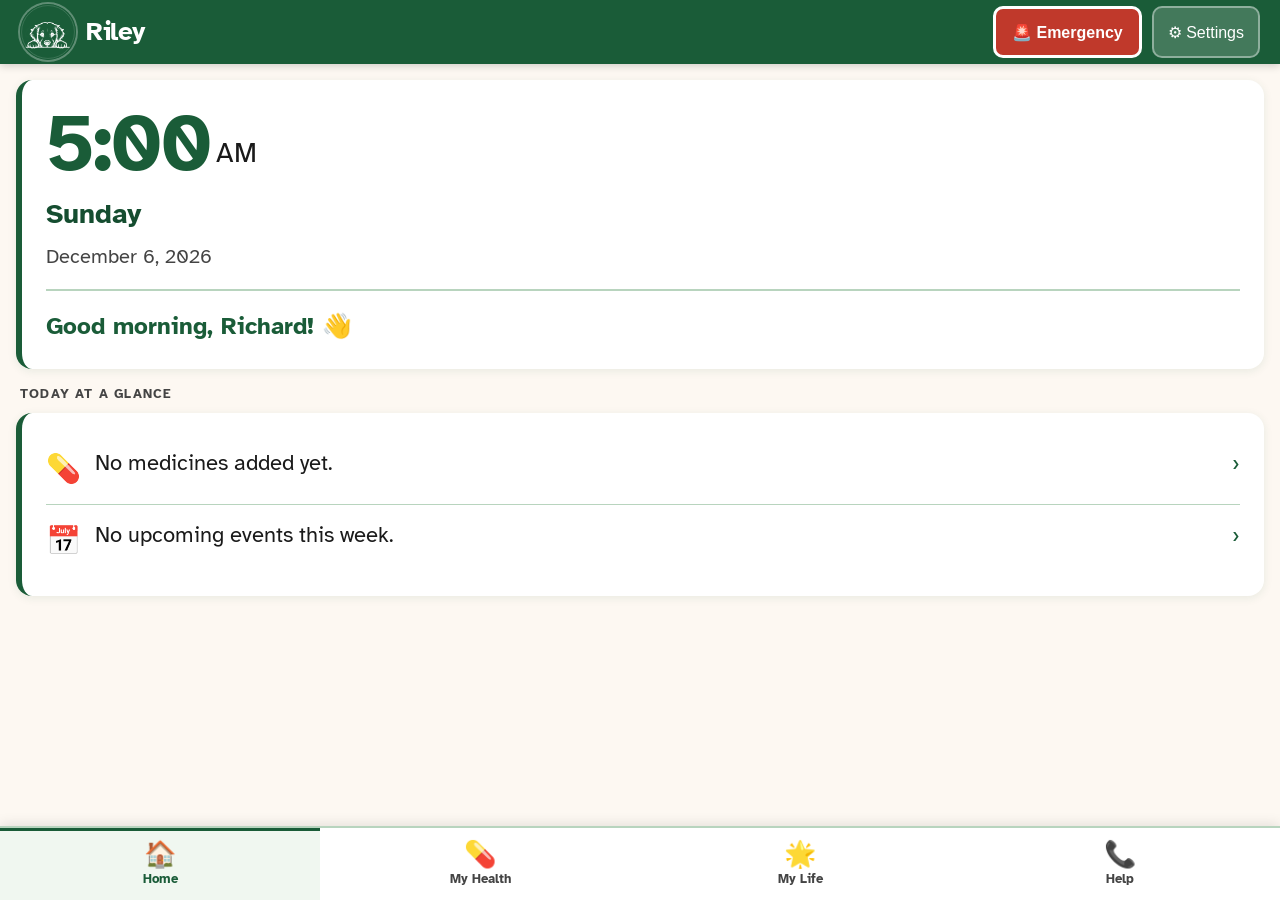
==== index.html @ ea5647cf "design: white dog on green badge — high contrast, stands out Changed from gold to white line art on " ====
<!DOCTYPE html>
<html lang="en" data-theme="light" data-fontsize="medium">
<head>
  <meta charset="UTF-8">
  <meta name="viewport" content="width=device-width, initial-scale=1.0">
  <title>Riley — Your Daily Life Hub</title>
  <meta name="description" content="Riley — Personal daily life hub for people living with neurological illness">
  <link rel="icon" href="images/riley-icon.svg" type="image/svg+xml">
  <link rel="preconnect" href="https://fonts.googleapis.com">
  <link rel="preconnect" href="https://fonts.gstatic.com" crossorigin>
  <link href="https://fonts.googleapis.com/css2?family=Atkinson+Hyperlegible:wght@400;700&display=swap" rel="stylesheet">
  <link rel="stylesheet" href="css/main.css">
  <link rel="stylesheet" href="css/modules.css">
</head>
<body>
  <a href="#main-content" class="skip-link">Skip to main content</a>

  <!-- ── TOP BAR ─────────────────────────────────────── -->
  <header role="banner" class="topbar">
    <a href="#home" class="topbar-title" style="text-decoration:none;color:white;display:flex;align-items:center;gap:10px">
      <img src="images/riley-icon.svg" alt="" aria-hidden="true" style="height:56px;width:56px;border-radius:50%;flex-shrink:0;box-shadow:0 0 0 2px rgba(255,255,255,0.3)">
      <span style="font-size:26px;font-weight:800;letter-spacing:-0.5px">Riley</span>
    </a>
    <nav class="topbar-right" aria-label="Quick actions">
      <button class="btn-ice" id="btn-ice" aria-label="Open Emergency Contacts">🚨 Emergency</button>
      <button class="btn-settings" id="btn-settings" aria-label="Open Settings">⚙ Settings</button>
    </nav>
  </header>

  <!-- ── BREADCRUMB ──────────────────────────────────── -->
  <nav id="breadcrumb" class="breadcrumb" aria-label="You are here"></nav>

  <!-- ── MAIN CONTENT ───────────────────────────────── -->
  <main id="main-content">

    <!-- ════ ONBOARDING ════════════════════════════════ -->
    <section id="onboarding">
      <div class="card" style="margin:32px 16px;max-width:560px">
        <div id="onboarding-step-1">
          <h2 style="font-size:var(--font-lg);color:var(--primary);margin-bottom:12px;line-height:1.2">Welcome to Riley</h2>
          <p style="color:var(--text-muted);margin-bottom:8px;font-size:var(--font-base);line-height:var(--line-height)">
            Let's set this up together with someone you trust.
          </p>
          <p style="color:var(--text-muted);margin-bottom:28px;font-size:var(--font-base);line-height:var(--line-height)">
            First — what is your name?
          </p>
          <label for="ob-name">Your first name</label>
          <input id="ob-name" type="text" placeholder="e.g. Richard" autocomplete="given-name" style="font-size:24px">
          <label for="ob-diagnosis">Your condition (optional)</label>
          <input id="ob-diagnosis" type="text" placeholder="e.g. Parkinson's disease">
          <button class="btn btn-primary btn-full" id="ob-next-1">Next →</button>
        </div>
        <div id="onboarding-step-2" style="display:none">
          <h2 style="font-size:var(--font-lg);color:var(--primary);margin-bottom:12px;line-height:1.2">Which parts of Riley do you want to use?</h2>
          <p style="color:var(--text-muted);margin-bottom:20px;font-size:var(--font-base);line-height:var(--line-height)">You can change this anytime in Settings.</p>
          <div id="ob-module-list" style="display:grid;grid-template-columns:1fr 1fr;gap:12px;margin-bottom:24px"></div>
          <button class="btn btn-primary btn-full" id="ob-next-2">Next →</button>
        </div>
        <div id="onboarding-step-3" style="display:none">
          <h2 style="font-size:var(--font-lg);color:var(--primary);margin-bottom:12px;line-height:1.2">Set a PIN for your passwords</h2>
          <p style="color:var(--text-muted);margin-bottom:24px;font-size:var(--font-base);line-height:var(--line-height)">
            This keeps your saved passwords private. Use 4 numbers.
          </p>
          <label for="ob-pin">Your 4-digit PIN</label>
          <input id="ob-pin" type="password" maxlength="4" inputmode="numeric" placeholder="••••" style="font-size:28px;letter-spacing:8px">
          <button class="btn btn-primary btn-full" id="ob-finish">Start Using Riley</button>
          <button class="btn btn-ghost btn-full" id="ob-skip-pin" style="margin-top:12px">Skip — I will not use Passwords</button>
        </div>
      </div>
    </section>

    <!-- ════ HOME ══════════════════════════════════════ -->
    <section id="home">
      <!-- Clock block -->
      <div class="clock-block">
        <div>
          <span id="clock-time" class="clock-time">--:--</span><span id="clock-ampm" class="clock-ampm">--</span>
        </div>
        <div id="clock-day"  class="clock-day"></div>
        <div id="clock-date" class="clock-date"></div>
        <div id="home-greeting" class="clock-greeting"></div>
      </div>

      <!-- Today at a glance -->
      <div class="section-label">Today at a Glance</div>
      <div class="glance-card" id="home-glance" aria-live="polite"></div>
    </section>

    <!-- ════ MY HEALTH HUB ═════════════════════════════ -->
    <section id="my-health">
      <button class="btn-back" onclick="location.hash='#home'" aria-label="Back to Home">Back</button>
      <h1 class="module-heading">My Health</h1>
      <nav id="hub-health-grid" class="hub-grid" aria-label="Health modules"></nav>
    </section>

    <!-- ════ MY LIFE HUB ═══════════════════════════════ -->
    <section id="my-life">
      <button class="btn-back" onclick="location.hash='#home'" aria-label="Back to Home">Back</button>
      <h1 class="module-heading">My Life</h1>
      <nav id="hub-life-grid" class="hub-grid" aria-label="Life modules"></nav>
    </section>

    <!-- ════ HELP HUB ══════════════════════════════════ -->
    <section id="help-hub">
      <button class="btn-back" onclick="location.hash='#home'" aria-label="Back to Home">Back</button>
      <h1 class="module-heading">Help &amp; Support</h1>
      <nav id="hub-help-grid" class="hub-grid" aria-label="Help modules" style="margin-bottom:8px"></nav>
      <div id="hub-help-lines" style="padding:0 16px 16px"></div>
    </section>

    <!-- ════ CALENDAR ══════════════════════════════════ -->
    <section id="calendar">
      <button class="btn-back" onclick="history.back()" aria-label="Go back">Back</button>
      <h1 class="module-heading">📅 My Schedule</h1>
      <div style="display:flex;gap:12px;padding:0 16px 14px;flex-wrap:wrap">
        <button class="btn btn-primary" id="cal-tab-month">Monthly View</button>
        <button class="btn btn-ghost"   id="cal-tab-week">This Week</button>
        <button class="btn btn-primary" id="cal-add-btn" style="margin-left:auto">+ Add Event</button>
      </div>
      <div id="cal-body"></div>
      <dialog id="cal-modal" aria-modal="true" aria-label="Event details">
        <div class="dialog-body">
          <h2 id="cal-modal-title">Add Event</h2>
          <input type="hidden" id="cal-event-id">
          <label for="cal-title">What is the event? *</label>
          <input id="cal-title" type="text" placeholder="e.g. Doctor visit" autocapitalize="words">
          <label for="cal-date">Date *</label>
          <input id="cal-date" type="date">
          <label for="cal-time">Time</label>
          <input id="cal-time" type="time">
          <label for="cal-type">Type of event</label>
          <select id="cal-type" style="margin-bottom:20px">
            <option>Medical Appointment</option>
            <option>Social Visit</option>
            <option>Visitor Coming</option>
            <option>Home Care Visit</option>
            <option>Personal Reminder</option>
          </select>
          <label for="cal-location">Where? (optional)</label>
          <input id="cal-location" type="text" placeholder="e.g. Movement Disorder Clinic">
          <label for="cal-notes">Notes</label>
          <textarea id="cal-notes" rows="3" placeholder="Any extra details..."></textarea>
          <div class="dialog-actions">
            <button class="btn btn-primary" id="cal-save-btn">Save Event</button>
            <button class="btn btn-ghost"   id="cal-cancel-btn">Cancel</button>
            <button class="btn btn-danger"  id="cal-delete-btn" style="display:none">Delete</button>
          </div>
        </div>
      </dialog>
    </section>

    <!-- ════ MEDICATIONS ═══════════════════════════════ -->
    <section id="medications">
      <button class="btn-back" onclick="history.back()" aria-label="Go back">Back</button>
      <h1 class="module-heading">💊 My Medicines</h1>
      <div style="display:flex;gap:12px;padding:0 16px 18px;flex-wrap:wrap">
        <button class="btn btn-primary" id="med-tab-today">Today's Medicines</button>
        <button class="btn btn-ghost"   id="med-tab-list">My Medicines List</button>
        <button class="btn btn-ghost"   id="med-tab-log">History</button>
      </div>
      <div id="med-view-today"></div>
      <div id="med-view-list" style="display:none">
        <div style="padding:0 16px 14px"><button class="btn btn-primary" id="med-add-btn">+ Add a Medicine</button></div>
        <div id="med-prescription-list"></div>
      </div>
      <div id="med-view-log" style="display:none"><div id="med-log-view"></div></div>
      <dialog id="med-modal" aria-modal="true" aria-label="Medicine details">
        <div class="dialog-body">
          <h2 id="med-modal-title">Add a Medicine</h2>
          <input type="hidden" id="med-id">
          <label for="med-brand">Medicine name *</label>
          <input id="med-brand" type="text" placeholder="e.g. Levodopa" autocapitalize="words">
          <label for="med-generic">Generic name</label>
          <input id="med-generic" type="text">
          <label for="med-dosage">Dosage</label>
          <input id="med-dosage" type="text" placeholder="e.g. 100mg">
          <label for="med-form">Form</label>
          <select id="med-form" style="margin-bottom:20px">
            <option>Tablet</option><option>Capsule</option><option>Liquid</option><option>Patch</option><option>Other</option>
          </select>
          <label for="med-instructions">How to take it</label>
          <input id="med-instructions" type="text" placeholder="e.g. Take with food">
          <label for="med-desc">What does it look like?</label>
          <input id="med-desc" type="text" placeholder="e.g. Small round white tablet">
          <fieldset style="border:2px solid var(--border);border-radius:12px;padding:20px;margin-bottom:20px">
            <legend style="font-weight:700;padding:0 8px;font-size:var(--font-base)">When to take it</legend>
            <div id="med-schedule-fields"></div>
            <button type="button" class="btn btn-ghost btn-full" id="med-add-slot" style="margin-top:10px">+ Add another time</button>
          </fieldset>
          <div class="dialog-actions">
            <button class="btn btn-primary" id="med-save-btn">Save Medicine</button>
            <button class="btn btn-ghost"   id="med-cancel-btn">Cancel</button>
            <button class="btn btn-danger"  id="med-delete-btn" style="display:none">Remove Medicine</button>
          </div>
        </div>
      </dialog>
    </section>

    <!-- ════ ICE / EMERGENCY CONTACTS ═════════════════ -->
    <section id="ice-contacts">
      <button class="btn-back" onclick="history.back()" aria-label="Go back">Back</button>
      <h1 class="module-heading">🚨 Emergency Contacts</h1>
      <div style="padding:0 16px 14px">
        <button class="btn btn-primary" id="ice-add-btn">+ Add a Contact</button>
      </div>
      <div id="ice-list"></div>
      <dialog id="ice-modal" aria-modal="true" aria-label="Contact details">
        <div class="dialog-body">
          <h2 id="ice-modal-title">Add Contact</h2>
          <input type="hidden" id="ice-id">
          <label for="ice-name">Full name *</label>
          <input id="ice-name" type="text" autocapitalize="words">
          <label for="ice-role">Who are they to you?</label>
          <input id="ice-role" type="text" placeholder="e.g. Daughter, Neurologist">
          <label for="ice-phone">Phone number</label>
          <input id="ice-phone" type="tel">
          <label for="ice-email">Email address</label>
          <input id="ice-email" type="email">
          <label for="ice-notes">Notes</label>
          <textarea id="ice-notes" rows="3" placeholder="Any useful information..."></textarea>
          <label style="display:flex;align-items:center;gap:12px;margin-bottom:20px;font-weight:normal;cursor:pointer;font-size:var(--font-base)">
            <input type="checkbox" id="ice-is-ice" style="width:28px;height:28px;accent-color:var(--primary);margin-bottom:0;flex-shrink:0">
            This is an emergency contact
          </label>
          <label style="display:flex;align-items:center;gap:12px;margin-bottom:24px;font-weight:normal;cursor:pointer;font-size:var(--font-base)">
            <input type="checkbox" id="ice-is-monitor" style="width:28px;height:28px;accent-color:var(--primary);margin-bottom:0;flex-shrink:0">
            Notify if I miss a medicine
          </label>
          <div class="dialog-actions">
            <button class="btn btn-primary" id="ice-save-btn">Save Contact</button>
            <button class="btn btn-ghost"   id="ice-cancel-btn">Cancel</button>
            <button class="btn btn-danger"  id="ice-delete-btn" style="display:none">Delete Contact</button>
          </div>
        </div>
      </dialog>
    </section>

    <!-- ════ FOOD & GROCERY ════════════════════════════ -->
    <section id="food">
      <button class="btn-back" onclick="history.back()" aria-label="Go back">Back</button>
      <h1 class="module-heading">🛒 Food &amp; Shopping</h1>
      <div style="display:flex;gap:12px;padding:0 16px 14px;flex-wrap:wrap">
        <button class="btn btn-primary" id="food-tab-pantry">My Pantry</button>
        <button class="btn btn-ghost"   id="food-tab-list">Shopping List</button>
        <button class="btn btn-ghost"   id="food-tab-links">Helpful Links</button>
      </div>
      <div id="food-view-pantry">
        <div style="padding:0 16px 14px"><button class="btn btn-primary" id="food-add-item-btn">+ Add to Pantry</button></div>
        <div id="food-pantry-list"></div>
      </div>
      <div id="food-view-list" style="display:none">
        <div style="padding:0 16px 14px"><button class="btn btn-primary" id="food-add-shop-btn">+ Add to List</button></div>
        <div id="food-shop-list"></div>
      </div>
      <div id="food-view-links" style="display:none"><div id="food-links-list"></div></div>
      <dialog id="food-modal" aria-modal="true" aria-label="Pantry item">
        <div class="dialog-body">
          <h2 id="food-modal-title">Add to Pantry</h2>
          <input type="hidden" id="food-item-id">
          <label for="food-item-name">Item name *</label>
          <input id="food-item-name" type="text" placeholder="e.g. Olive Oil" autocapitalize="words">
          <label for="food-item-category">Category</label>
          <select id="food-item-category" style="margin-bottom:20px">
            <option>Fruits &amp; Vegetables</option><option>Proteins</option><option>Grains &amp; Bread</option>
            <option>Dairy</option><option>Beverages</option><option>Household</option><option>Other</option>
          </select>
          <label for="food-item-qty">Amount</label>
          <input id="food-item-qty" type="text" placeholder="e.g. 2 cans">
          <label style="display:flex;align-items:center;gap:12px;margin-bottom:24px;font-weight:normal;cursor:pointer;font-size:var(--font-base)">
            <input type="checkbox" id="food-item-low" style="width:28px;height:28px;accent-color:var(--primary);margin-bottom:0;flex-shrink:0">
            Running low — I need more
          </label>
          <div class="dialog-actions">
            <button class="btn btn-primary" id="food-save-btn">Save</button>
            <button class="btn btn-ghost"   id="food-cancel-btn">Cancel</button>
            <button class="btn btn-danger"  id="food-delete-btn" style="display:none">Remove</button>
          </div>
        </div>
      </dialog>
      <dialog id="food-shop-modal" aria-modal="true" aria-label="Shopping list item">
        <div class="dialog-body">
          <h2 id="food-shop-modal-title">Add to Shopping List</h2>
          <input type="hidden" id="food-shop-id">
          <label for="food-shop-name">What do you need? *</label>
          <input id="food-shop-name" type="text" placeholder="e.g. Bananas" autocapitalize="words">
          <label for="food-shop-qty">How much?</label>
          <input id="food-shop-qty" type="text" placeholder="e.g. 1 bunch">
          <div class="dialog-actions">
            <button class="btn btn-primary" id="food-shop-save-btn">Save</button>
            <button class="btn btn-ghost"   id="food-shop-cancel-btn">Cancel</button>
            <button class="btn btn-danger"  id="food-shop-delete-btn" style="display:none">Remove</button>
          </div>
        </div>
      </dialog>
    </section>

    <!-- ════ PASSWORDS ════════════════════════════════ -->
    <section id="passwords">
      <button class="btn-back" onclick="history.back()" aria-label="Go back">Back</button>
      <h1 class="module-heading">🔑 Passwords</h1>
      <div id="pw-content"></div>
      <dialog id="pw-modal" aria-modal="true" aria-label="Password entry">
        <div class="dialog-body">
          <h2 id="pw-modal-title">Add Password</h2>
          <input type="hidden" id="pw-id">
          <label for="pw-label">Label *</label>
          <input id="pw-label" type="text" placeholder="e.g. Home WiFi" autocapitalize="words">
          <label for="pw-category">Category</label>
          <select id="pw-category" style="margin-bottom:20px">
            <option>WiFi Networks</option><option>Streaming Services</option><option>Email</option><option>Other</option>
          </select>
          <label for="pw-username">Username or email</label>
          <input id="pw-username" type="text" autocomplete="off">
          <label for="pw-password">Password *</label>
          <input id="pw-password" type="text" autocomplete="off" style="font-family:monospace;font-size:20px">
          <label for="pw-notes">Notes</label>
          <textarea id="pw-notes" rows="2"></textarea>
          <div class="dialog-actions">
            <button class="btn btn-primary" onclick="savePwEntry()">Save</button>
            <button class="btn btn-ghost"   onclick="closePwModal()">Cancel</button>
            <button class="btn btn-danger"  id="pw-delete-btn" style="display:none" onclick="deletePwEntry()">Delete</button>
          </div>
        </div>
      </dialog>
    </section>

    <!-- ════ BILLS ════════════════════════════════════ -->
    <section id="bills">
      <button class="btn-back" onclick="history.back()" aria-label="Go back">Back</button>
      <h1 class="module-heading">💳 Bills &amp; Money</h1>
      <div style="padding:0 16px 14px"><button class="btn btn-primary" id="bills-add-btn">+ Add a Bill</button></div>
      <div id="bills-list"></div>
      <dialog id="bills-modal" aria-modal="true" aria-label="Bill details">
        <div class="dialog-body">
          <h2 id="bills-modal-title">Add a Bill</h2>
          <input type="hidden" id="bills-id">
          <label for="bills-name">Bill name *</label>
          <input id="bills-name" type="text" placeholder="e.g. Electric Bill" autocapitalize="words">
          <label for="bills-category">Category</label>
          <select id="bills-category" style="margin-bottom:20px">
            <option>Housing</option><option>Utilities</option><option>Insurance</option>
            <option>Subscriptions</option><option>Medical</option><option>Phone &amp; Internet</option><option>Other</option>
          </select>
          <label for="bills-amount">Amount ($)</label>
          <input id="bills-amount" type="number" placeholder="e.g. 120" min="0" step="0.01">
          <label for="bills-frequency">How often?</label>
          <select id="bills-frequency" style="margin-bottom:20px">
            <option>Monthly</option><option>Weekly</option><option>Quarterly</option><option>Yearly</option><option>One-time</option>
          </select>
          <label for="bills-due">Next due date</label>
          <input id="bills-due" type="date">
          <label style="display:flex;align-items:center;gap:12px;margin-bottom:20px;font-weight:normal;cursor:pointer;font-size:var(--font-base)">
            <input type="checkbox" id="bills-autopay" style="width:28px;height:28px;accent-color:var(--primary);margin-bottom:0;flex-shrink:0">
            Auto-pay is turned on
          </label>
          <label for="bills-notes">Notes</label>
          <textarea id="bills-notes" rows="2"></textarea>
          <div class="dialog-actions">
            <button class="btn btn-primary" id="bills-save-btn">Save Bill</button>
            <button class="btn btn-ghost"   id="bills-cancel-btn">Cancel</button>
            <button class="btn btn-danger"  id="bills-delete-btn" style="display:none">Delete Bill</button>
          </div>
        </div>
      </dialog>
    </section>

    <!-- ════ BRAIN FITNESS ════════════════════════════ -->
    <section id="puzzles">
      <button class="btn-back" onclick="history.back()" aria-label="Go back">Back</button>
      <h1 class="module-heading">🧩 Brain Games</h1>
      <div id="puzzles-content"></div>
    </section>

    <!-- ════ WELLNESS ═════════════════════════════════ -->
    <section id="wellness">
      <button class="btn-back" onclick="history.back()" aria-label="Go back">Back</button>
      <h1 class="module-heading">🌿 Calm &amp; Rest</h1>
      <div id="wellness-content"></div>
    </section>

    <!-- ════ DOCTOR'S NOTES ═══════════════════════════ -->
    <section id="doctors-notes">
      <button class="btn-back" onclick="history.back()" aria-label="Go back">Back</button>
      <h1 class="module-heading">📋 Doctor Visits</h1>
      <div style="padding:0 16px 14px"><button class="btn btn-primary" id="notes-add-btn">+ Add a Note</button></div>
      <div id="notes-list"></div>
      <dialog id="notes-modal" aria-modal="true" aria-label="Doctor visit note">
        <div class="dialog-body">
          <h2 id="notes-modal-title">Add a Note</h2>
          <input type="hidden" id="notes-id">
          <label for="notes-title">Title *</label>
          <input id="notes-title" type="text" placeholder="e.g. Neurologist Visit" autocapitalize="words">
          <label for="notes-date">Date of visit</label>
          <input id="notes-date" type="date">
          <label for="notes-doctor">Doctor or clinic</label>
          <input id="notes-doctor" type="text" placeholder="e.g. Dr. Patel" autocapitalize="words">
          <label for="notes-body">What was discussed *</label>
          <textarea id="notes-body" rows="6" placeholder="Write what your doctor said, any instructions, and follow-up plans..."></textarea>
          <label for="notes-followup">Follow-up date</label>
          <input id="notes-followup" type="date">
          <div class="dialog-actions">
            <button class="btn btn-primary" id="notes-save-btn">Save Note</button>
            <button class="btn btn-ghost"   id="notes-cancel-btn">Cancel</button>
            <button class="btn btn-danger"  id="notes-delete-btn" style="display:none">Delete Note</button>
          </div>
        </div>
      </dialog>
    </section>

    <!-- ════ RECIPES ══════════════════════════════════ -->
    <section id="recipes">
      <button class="btn-back" onclick="history.back()" aria-label="Go back">Back</button>
      <h1 class="module-heading">🍲 Recipes</h1>
      <div style="display:flex;gap:12px;padding:0 16px 14px;flex-wrap:wrap">
        <button class="btn btn-primary" id="recipes-tab-all">All Recipes</button>
        <button class="btn btn-ghost"   id="recipes-tab-favs">Favourites</button>
        <button class="btn btn-primary" id="recipes-add-btn" style="margin-left:auto">+ Add Recipe</button>
      </div>
      <div id="recipes-list"></div>
      <div id="recipe-detail" style="display:none"></div>
      <dialog id="recipes-modal" aria-modal="true" aria-label="Recipe details">
        <div class="dialog-body">
          <h2 id="recipes-modal-title">Add Recipe</h2>
          <input type="hidden" id="recipe-id">
          <label for="recipe-name">Recipe name *</label>
          <input id="recipe-name" type="text" placeholder="e.g. Salmon with Vegetables" autocapitalize="words">
          <label for="recipe-category">Category</label>
          <select id="recipe-category" style="margin-bottom:20px">
            <option>Breakfast</option><option>Lunch</option><option>Dinner</option><option>Snack</option><option>Dessert</option><option>Drink</option>
          </select>
          <label for="recipe-servings">Serves how many?</label>
          <input id="recipe-servings" type="text" placeholder="e.g. 2">
          <label for="recipe-ingredients">Ingredients (one per line) *</label>
          <textarea id="recipe-ingredients" rows="5" placeholder="1 cup oats&#10;1 cup milk&#10;½ cup blueberries"></textarea>
          <label for="recipe-steps">Instructions *</label>
          <textarea id="recipe-steps" rows="6" placeholder="Step by step instructions..."></textarea>
          <label for="recipe-notes">Tips or notes</label>
          <textarea id="recipe-notes" rows="2" placeholder="Helpful tips, substitutions..."></textarea>
          <label style="display:flex;align-items:center;gap:12px;margin-bottom:24px;font-weight:normal;cursor:pointer;font-size:var(--font-base)">
            <input type="checkbox" id="recipe-fav" style="width:28px;height:28px;accent-color:var(--primary);margin-bottom:0;flex-shrink:0">
            Add to Favourites
          </label>
          <div class="dialog-actions">
            <button class="btn btn-primary" id="recipes-save-btn">Save Recipe</button>
            <button class="btn btn-ghost"   id="recipes-cancel-btn">Cancel</button>
            <button class="btn btn-danger"  id="recipes-delete-btn" style="display:none">Delete Recipe</button>
          </div>
        </div>
      </dialog>
    </section>

    <!-- ════ TRANSPORTATION ═══════════════════════════ -->
    <section id="transportation">
      <button class="btn-back" onclick="history.back()" aria-label="Go back">Back</button>
      <h1 class="module-heading">🚗 Getting Around</h1>
      <div id="transport-content"></div>
    </section>

    <!-- ════ COMMUNITY ════════════════════════════════ -->
    <section id="community">
      <button class="btn-back" onclick="history.back()" aria-label="Go back">Back</button>
      <h1 class="module-heading">🤝 Community</h1>
      <div id="community-content"></div>
    </section>

    <!-- ════ HELPLINES ════════════════════════════════ -->
    <section id="helplines">
      <button class="btn-back" onclick="history.back()" aria-label="Go back">Back</button>
      <h1 class="module-heading">📞 Helplines</h1>
      <div id="helplines-list"></div>
    </section>

    <!-- ════ BIRTHDAYS ════════════════════════════════ -->
    <section id="birthdays">
      <button class="btn-back" onclick="history.back()" aria-label="Go back">Back</button>
      <h1 class="module-heading">🎂 Birthdays</h1>
      <div style="padding:0 16px 14px"><button class="btn btn-primary" id="bday-add-btn">+ Add a Birthday</button></div>
      <div id="bday-list"></div>
      <dialog id="bday-modal" aria-modal="true" aria-label="Birthday details">
        <div class="dialog-body">
          <h2 id="bday-modal-title">Add a Birthday</h2>
          <input type="hidden" id="bday-id">
          <label for="bday-name">Name *</label>
          <input id="bday-name" type="text" autocapitalize="words">
          <label for="bday-date">Birthday *</label>
          <input id="bday-date" type="date">
          <label for="bday-relation">Who are they to you?</label>
          <input id="bday-relation" type="text" placeholder="e.g. Daughter">
          <label for="bday-notes">Notes</label>
          <textarea id="bday-notes" rows="2"></textarea>
          <div class="dialog-actions">
            <button class="btn btn-primary" id="bday-save-btn">Save Birthday</button>
            <button class="btn btn-ghost"   id="bday-cancel-btn">Cancel</button>
            <button class="btn btn-danger"  id="bday-delete-btn" style="display:none">Delete</button>
          </div>
        </div>
      </dialog>
    </section>

    <!-- ════ PETS ═════════════════════════════════════ -->
    <section id="pets">
      <button class="btn-back" onclick="history.back()" aria-label="Go back">Back</button>
      <h1 class="module-heading">🐾 My Pets</h1>
      <div style="padding:0 16px 14px"><button class="btn btn-primary" id="pet-add-btn">+ Add a Pet</button></div>
      <div id="pet-list"></div>
      <dialog id="pet-modal" aria-modal="true" aria-label="Pet details">
        <div class="dialog-body">
          <h2 id="pet-modal-title">Add a Pet</h2>
          <input type="hidden" id="pet-id">
          <label for="pet-name">Pet's name *</label>
          <input id="pet-name" type="text" autocapitalize="words">
          <label for="pet-species">Type of animal</label>
          <input id="pet-species" type="text" placeholder="e.g. Dog, Cat, Bird" autocapitalize="words">
          <label for="pet-breed">Breed</label>
          <input id="pet-breed" type="text" autocapitalize="words">
          <label for="pet-vet">Vet or clinic name</label>
          <input id="pet-vet" type="text" autocapitalize="words">
          <label for="pet-vet-phone">Vet phone number</label>
          <input id="pet-vet-phone" type="tel">
          <label for="pet-notes">Notes</label>
          <textarea id="pet-notes" rows="3" placeholder="Food, medicines, special needs..."></textarea>
          <div class="dialog-actions">
            <button class="btn btn-primary" id="pet-save-btn">Save Pet</button>
            <button class="btn btn-ghost"   id="pet-cancel-btn">Cancel</button>
            <button class="btn btn-danger"  id="pet-delete-btn" style="display:none">Remove Pet</button>
          </div>
        </div>
      </dialog>
    </section>

    <!-- ════ SETTINGS ════════════════════════════════ -->
    <section id="settings">
      <button class="btn-back" onclick="history.back()" aria-label="Go back">Back</button>
      <h1 class="module-heading">⚙ Settings</h1>
      <div id="settings-content"></div>
    </section>

  </main>

  <!-- ── BOTTOM NAVIGATION ────────────────────────── -->
  <nav class="bottom-nav" aria-label="Main navigation">
    <a href="#home" class="bnav-item" id="bnav-home" aria-label="Home">
      <span class="bnav-icon">🏠</span>
      <span class="bnav-label">Home</span>
    </a>
    <a href="#my-health" class="bnav-item" id="bnav-health" aria-label="My Health">
      <span class="bnav-icon">💊</span>
      <span class="bnav-label">My Health</span>
    </a>
    <a href="#my-life" class="bnav-item" id="bnav-life" aria-label="My Life">
      <span class="bnav-icon">🌟</span>
      <span class="bnav-label">My Life</span>
    </a>
    <a href="#help-hub" class="bnav-item" id="bnav-help" aria-label="Help and Support">
      <span class="bnav-icon">📞</span>
      <span class="bnav-label">Help</span>
    </a>
  </nav>

  <!-- ── SCRIPTS ──────────────────────────────────── -->
  <script src="js/storage.js"></script>
  <script src="js/seed.js"></script>
  <script src="js/clock.js"></script>
  <script src="js/modules/onboarding.js"></script>
  <script src="js/modules/home.js"></script>
  <script src="js/modules/hub.js"></script>
  <script src="js/modules/ice-contacts.js"></script>
  <script src="js/modules/medications.js"></script>
  <script src="js/modules/calendar.js"></script>
  <script src="js/modules/food.js"></script>
  <script src="js/modules/passwords.js"></script>
  <script src="js/modules/bills.js"></script>
  <script src="js/modules/puzzles.js"></script>
  <script src="js/modules/wellness.js"></script>
  <script src="js/modules/doctors-notes.js"></script>
  <script src="js/modules/recipes.js"></script>
  <script src="js/modules/transportation.js"></script>
  <script src="js/modules/helplines.js"></script>
  <script src="js/modules/birthdays.js"></script>
  <script src="js/modules/pets.js"></script>
  <script src="js/modules/settings.js"></script>
  <script src="js/app.js"></script>
</body>
</html>
---- css/main.css ----
/* =====================================================
   Riley — Dementia-Friendly Design System
   WCAG AAA (7:1) contrast throughout
   22px base font, 1.6 line-height, 72px tap targets
   ===================================================== */

:root {
  /* Colours — all text meets 7:1 on --bg and --surface */
  --bg:        #fdf8f2;   /* warm off-white */
  --surface:   #ffffff;
  --primary:   #1a5c38;   /* dark sage green  — 7.6:1 on #fdf8f2 */
  --secondary: #154d30;   /* deeper green     — 9:1  on #fdf8f2 */
  --accent:    #6b4200;   /* dark amber/brown — 9.5:1 on #fdf8f2 */
  --danger:    #8b1c1c;   /* dark red         — 14:1 on #fdf8f2 */
  --text:      #1a1a1a;   /* near-black       — 16:1 on #fdf8f2 */
  --text-muted:#444444;   /* medium grey      — 8.9:1 on #fdf8f2 */
  --border:    #b8d4be;
  --success:   #1a5c38;

  /* Colour bands for module tiles */
  --band-green: #1a5c38;
  --band-amber: #6b4200;
  --band-blue:  #1a5c38;
  --band-teal:  #1a5c38;

  /* Typography */
  --font-base: 22px;
  --font-lg:   32px;
  --font-xl:   42px;
  --line-height: 1.6;
  --radius:    16px;
  --focus:     3px solid #1a5c38;
}

/* Font size overrides */
[data-fontsize="large"] { --font-base: 26px; --font-lg: 36px; }
[data-fontsize="xl"]    { --font-base: 30px; --font-lg: 42px; }

/* Dark theme */
[data-theme="dark"] {
  --bg:        #0d1a0f;
  --surface:   #152018;
  --text:      #e8f5e9;
  --text-muted:#a5c9a8;
  --border:    #2a4a32;
}

/* High contrast */
[data-theme="high-contrast"] {
  --bg:        #000000;
  --surface:   #0a0a0a;
  --text:      #ffffff;
  --text-muted:#dddddd;
  --primary:   #00ff88;
  --accent:    #ffcc00;
  --border:    #ffffff;
}

/* =====================================================
   RESET & BASE
   ===================================================== */
*, *::before, *::after {
  box-sizing: border-box;
  margin: 0;
  padding: 0;
  font-style: normal; /* never italics */
}

body {
  font-family: 'Atkinson Hyperlegible', -apple-system, BlinkMacSystemFont,
               'Segoe UI', Arial, sans-serif;
  font-size: var(--font-base);
  line-height: var(--line-height);
  background: var(--bg);
  color: var(--text);
  min-height: 100vh;
  padding-bottom: 90px; /* space for fixed bottom nav */
  text-align: left;
}

/* No text decoration on interactive elements unless intentional */
a { color: inherit; }

/* =====================================================
   ACCESSIBILITY
   ===================================================== */
.skip-link {
  position: absolute;
  top: -100px;
  left: 0;
  background: var(--primary);
  color: #fff;
  padding: 14px 24px;
  font-size: var(--font-base);
  font-weight: 700;
  z-index: 9999;
  text-decoration: none;
}
.skip-link:focus { top: 0; }
:focus-visible { outline: var(--focus); outline-offset: 4px; border-radius: 4px; }

/* =====================================================
   TOP BAR
   ===================================================== */
.topbar {
  background: var(--primary);
  color: #fff;
  display: flex;
  align-items: center;
  justify-content: space-between;
  padding: 0 20px;
  height: 64px;
  position: sticky;
  top: 0;
  z-index: 200;
  box-shadow: 0 2px 8px rgba(0,0,0,0.18);
}
.topbar-title {
  font-size: 22px;
  font-weight: 700;
  letter-spacing: -0.3px;
  display: flex;
  align-items: center;
  gap: 8px;
}

/* Emergency button — always visible, prominent */
.btn-ice {
  background: #c0392b;
  color: #fff;
  border: 3px solid #fff;
  border-radius: 10px;
  padding: 10px 16px;
  font-size: 16px;
  font-weight: 700;
  cursor: pointer;
  min-height: 52px;
  min-width: 52px;
  display: flex;
  align-items: center;
  gap: 6px;
}
.btn-settings {
  background: rgba(255,255,255,0.18);
  color: #fff;
  border: 2px solid rgba(255,255,255,0.4);
  border-radius: 10px;
  padding: 10px 14px;
  font-size: 16px;
  cursor: pointer;
  min-height: 52px;
  min-width: 52px;
}
.topbar-right { display: flex; gap: 10px; align-items: center; }

/* =====================================================
   BREADCRUMB
   ===================================================== */
.breadcrumb {
  display: none;
  background: var(--surface);
  border-bottom: 1px solid var(--border);
  padding: 10px 20px;
  font-size: 16px;
  color: var(--text-muted);
  line-height: 1.4;
}
.breadcrumb.visible { display: block; }
.breadcrumb a {
  color: var(--primary);
  text-decoration: underline;
  font-weight: 600;
}
.breadcrumb .crumb-sep { margin: 0 8px; }

/* =====================================================
   BOTTOM NAVIGATION
   ===================================================== */
.bottom-nav {
  position: fixed;
  bottom: 0;
  left: 0;
  right: 0;
  background: var(--surface);
  border-top: 2px solid var(--border);
  display: flex;
  z-index: 200;
  box-shadow: 0 -2px 12px rgba(0,0,0,0.10);
}
.bnav-item {
  flex: 1;
  display: flex;
  flex-direction: column;
  align-items: center;
  justify-content: center;
  gap: 4px;
  padding: 10px 4px 12px;
  min-height: 72px;
  text-decoration: none;
  color: var(--text-muted);
  background: none;
  border: none;
  cursor: pointer;
  font-family: inherit;
  border-top: 3px solid transparent;
  transition: none;
}
.bnav-item.active {
  color: var(--primary);
  border-top-color: var(--primary);
  background: #f0f7f0;
}
.bnav-icon { font-size: 26px; line-height: 1; }
.bnav-label { font-size: 13px; font-weight: 700; line-height: 1.2; text-align: center; }

/* =====================================================
   SECTIONS
   ===================================================== */
section { display: none; padding-bottom: 48px; }
section.active { display: block; }

/* =====================================================
   CARDS
   ===================================================== */
.card {
  background: var(--surface);
  border-radius: var(--radius);
  padding: 24px;
  box-shadow: 0 2px 10px rgba(26,92,56,0.09);
  margin: 0 16px 16px;
}

/* =====================================================
   BUTTONS  — minimum 72×72px, always labeled
   ===================================================== */
.btn {
  display: inline-flex;
  align-items: center;
  justify-content: center;
  gap: 10px;
  padding: 16px 24px;
  border-radius: 12px;
  font-family: inherit;
  font-size: var(--font-base);
  font-weight: 700;
  cursor: pointer;
  border: none;
  min-height: 64px;
  min-width: 64px;
  line-height: 1.2;
  text-decoration: none;
}
.btn-primary   { background: var(--primary);   color: #fff; }
.btn-secondary { background: var(--secondary); color: #fff; }
.btn-ghost     { background: transparent; border: 3px solid var(--primary); color: var(--primary); }
.btn-danger    { background: transparent; border: 3px solid var(--danger);  color: var(--danger); }
.btn-danger-filled { background: var(--danger); color: #fff; }
.btn-success   { background: #1a5c38; color: #fff; }

/* Full-width variant */
.btn-full { display: flex; width: 100%; }

/* =====================================================
   BACK BUTTON — always top-left, always says "Back"
   ===================================================== */
.btn-back {
  display: inline-flex;
  align-items: center;
  gap: 10px;
  background: none;
  border: none;
  color: var(--primary);
  font-family: inherit;
  font-size: var(--font-base);
  font-weight: 700;
  cursor: pointer;
  padding: 14px 20px;
  min-height: 64px;
  text-decoration: none;
}
.btn-back::before { content: '←'; font-size: 1.2em; }

/* =====================================================
   MODULE HEADING
   ===================================================== */
.module-heading {
  font-size: var(--font-lg);
  font-weight: 800;
  color: var(--primary);
  padding: 8px 20px 16px;
  line-height: 1.2;
}

/* =====================================================
   FORM INPUTS
   ===================================================== */
label {
  display: block;
  font-weight: 700;
  margin-bottom: 8px;
  font-size: var(--font-base);
  color: var(--text);
  line-height: var(--line-height);
}
input, textarea, select {
  width: 100%;
  padding: 16px 18px;
  border: 2px solid var(--border);
  border-radius: 12px;
  font-family: inherit;
  font-size: var(--font-base);
  background: var(--surface);
  color: var(--text);
  margin-bottom: 20px;
  min-height: 64px;
  line-height: var(--line-height);
}
input:focus, textarea:focus, select:focus {
  outline: var(--focus);
  border-color: var(--primary);
}
textarea { resize: vertical; }

/* =====================================================
   STATUS PILLS
   ===================================================== */
.status-pill {
  display: flex;
  align-items: flex-start;
  gap: 10px;
  padding: 14px 18px;
  border-radius: 14px;
  font-size: 18px;
  font-weight: 600;
  border: 2px solid transparent;
  line-height: 1.4;
}
.pill-ok    { background: #e8f5e9; color: #1a5c38; border-color: #a5d6a7; }
.pill-warn  { background: #fff8e1; color: #6b4200; border-color: #ffe082; }
.pill-info  { background: #e8f5e9; color: #1a5c38; border-color: #a5d6a7; }
.pill-alert { background: #fce8e8; color: #8b1c1c; border-color: #ef9a9a; }

/* =====================================================
   TODAY AT A GLANCE (Home screen)
   ===================================================== */
.glance-card {
  background: var(--surface);
  border-radius: var(--radius);
  border-left: 6px solid var(--primary);
  padding: 20px 24px;
  margin: 0 16px 16px;
  box-shadow: 0 2px 10px rgba(26,92,56,0.09);
}
.glance-item {
  display: flex;
  align-items: flex-start;
  gap: 14px;
  padding: 12px 0;
  border-bottom: 1px solid var(--border);
  font-size: var(--font-base);
  line-height: var(--line-height);
}
.glance-item:last-child { border-bottom: none; }
.glance-icon { font-size: 28px; flex-shrink: 0; margin-top: 2px; }
.glance-text { flex: 1; }

/* =====================================================
   HUB GRID (My Health / My Life / Help)
   ===================================================== */
.hub-grid {
  display: grid;
  grid-template-columns: 1fr 1fr;
  gap: 14px;
  padding: 0 16px 16px;
}
.hub-tile {
  background: var(--surface);
  border-radius: 16px;
  padding: 24px 16px 20px;
  display: flex;
  flex-direction: column;
  align-items: center;
  gap: 10px;
  box-shadow: 0 2px 10px rgba(26,92,56,0.09);
  cursor: pointer;
  border: 2px solid var(--border);
  border-bottom: 4px solid var(--primary);
  text-decoration: none;
  color: var(--text);
  min-height: 110px;
  width: 100%;
  font-family: inherit;
}
.hub-tile:active { background: #f0f7f0; border-color: var(--primary); }
.hub-tile .tile-icon { font-size: 36px; line-height: 1; }
.hub-tile .tile-label {
  font-size: 16px;
  font-weight: 700;
  text-align: center;
  line-height: 1.3;
  color: var(--text);
}

/* =====================================================
   CLOCK (Home screen)
   ===================================================== */
.clock-block {
  background: var(--surface);
  border-radius: var(--radius);
  border-left: 6px solid var(--primary);
  padding: 24px;
  margin: 16px;
  box-shadow: 0 2px 10px rgba(26,92,56,0.09);
}
.clock-time {
  font-size: 80px;
  font-weight: 800;
  color: var(--primary);
  line-height: 1;
  letter-spacing: -2px;
}
.clock-ampm {
  font-size: 28px;
  font-weight: 400;
  margin-left: 6px;
  vertical-align: super;
}
.clock-day  { font-size: 28px; color: var(--secondary); font-weight: 700; margin-top: 8px; }
.clock-date { font-size: 20px; color: var(--text-muted); margin-top: 4px; }
.clock-greeting {
  font-size: 24px;
  color: var(--primary);
  font-weight: 700;
  margin-top: 16px;
  padding-top: 16px;
  border-top: 2px solid var(--border);
  line-height: var(--line-height);
}

/* =====================================================
   SECTION LABEL
   ===================================================== */
.section-label {
  font-size: 13px;
  font-weight: 700;
  color: var(--text-muted);
  text-transform: uppercase;
  letter-spacing: 1.2px;
  padding: 0 20px 10px;
  line-height: 1.4;
}

/* =====================================================
   DIALOGS (accessible, large, full-screen-ish on mobile)
   ===================================================== */
dialog {
  border: none;
  border-radius: 20px;
  padding: 0;
  width: min(600px, 96vw);
  max-height: 92vh;
  overflow-y: auto;
  box-shadow: 0 8px 40px rgba(0,0,0,0.28);
}
dialog::backdrop { background: rgba(0,0,0,0.55); }
dialog h2 {
  font-size: 28px;
  font-weight: 800;
  color: var(--primary);
  margin-bottom: 20px;
  line-height: 1.2;
}
.dialog-body { padding: 28px; }
.dialog-actions {
  display: flex;
  gap: 12px;
  flex-wrap: wrap;
  margin-top: 8px;
}
.dialog-actions .btn { flex: 1; min-width: 120px; }

/* =====================================================
   REDUCED MOTION — never animate without user consent
   ===================================================== */
@media (prefers-reduced-motion: reduce) {
  *, *::before, *::after { transition: none !important; animation: none !important; }
}

/* =====================================================
   RESPONSIVE — single column on all sizes
   ===================================================== */
@media (max-width: 480px) {
  .topbar-title { font-size: 19px; }
  .clock-time   { font-size: 64px; }
  .clock-day    { font-size: 24px; }
  .hub-grid     { gap: 10px; }
}
---- css/modules.css ----
/* Module tiles used inside hub pages */
.module-tile {
  background: var(--surface);
  border-radius: 16px;
  padding: 22px 14px 18px;
  display: flex;
  flex-direction: column;
  align-items: center;
  gap: 10px;
  box-shadow: 0 2px 10px rgba(26,92,56,0.09);
  cursor: pointer;
  border: 2px solid var(--border);
  border-bottom: 4px solid transparent;
  text-decoration: none;
  color: var(--text);
  min-height: 110px;
  width: 100%;
  font-family: inherit;
}
.module-tile:active { background: #f0f7f0; }
.module-tile .tile-icon  { font-size: 36px; line-height: 1; }
.module-tile .tile-label {
  font-size: 16px;
  font-weight: 700;
  text-align: center;
  line-height: 1.3;
  color: var(--text);
}
.band-blue  { border-bottom-color: var(--band-blue); }
.band-green { border-bottom-color: var(--band-green); }
.band-amber { border-bottom-color: var(--band-amber); }
.band-teal  { border-bottom-color: var(--band-teal); }
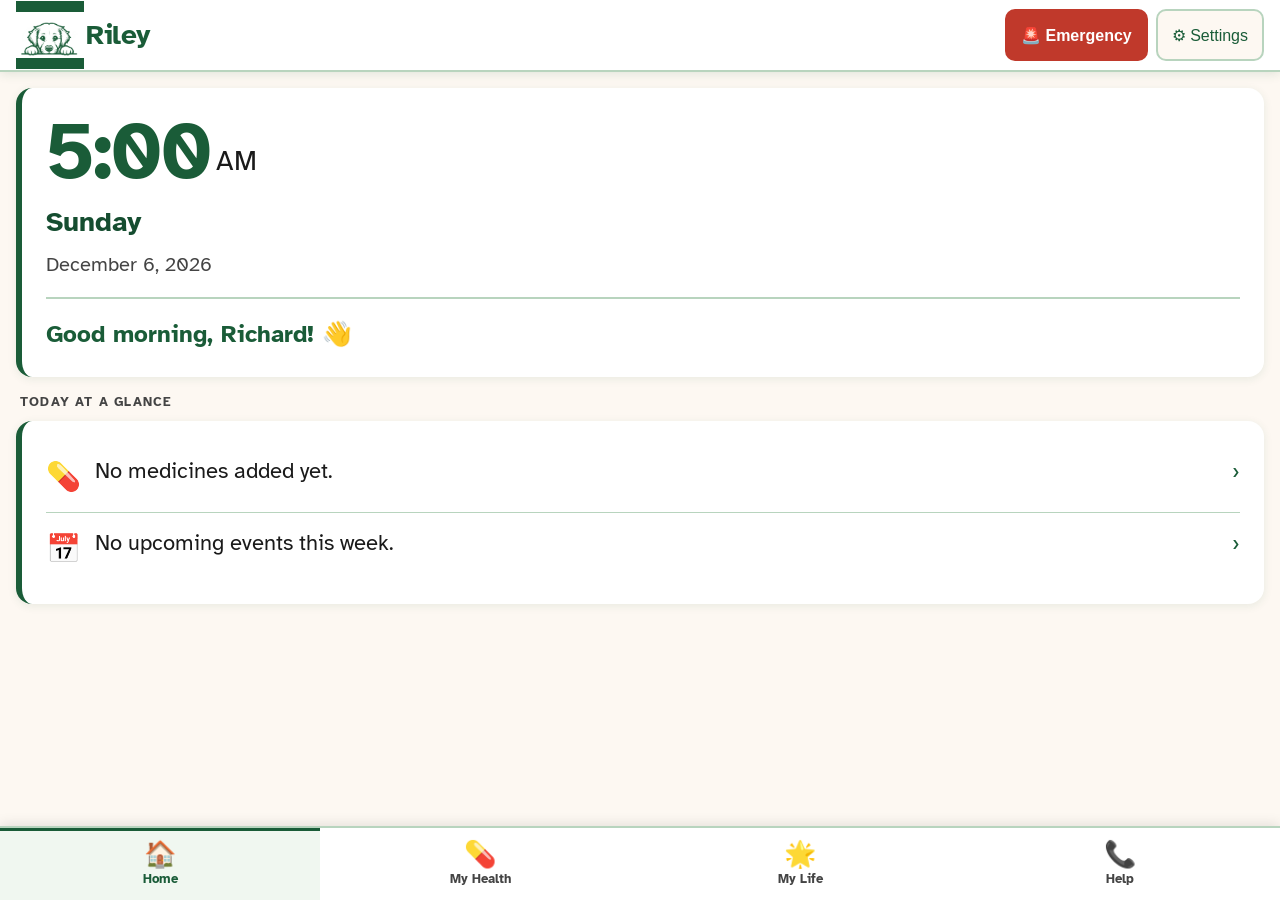
==== commit 2083f5dc: "design: green dog on white topbar — no circle, larger, more impact - Dog logo: brand green (#1a5c38)" ====
--- a/index.html
+++ b/index.html
@@ -17,9 +17,9 @@
 
   <!-- ── TOP BAR ─────────────────────────────────────── -->
   <header role="banner" class="topbar">
-    <a href="#home" class="topbar-title" style="text-decoration:none;color:white;display:flex;align-items:center;gap:10px">
-      <img src="images/riley-icon.svg" alt="" aria-hidden="true" style="height:56px;width:56px;border-radius:50%;flex-shrink:0;box-shadow:0 0 0 2px rgba(255,255,255,0.3)">
-      <span style="font-size:26px;font-weight:800;letter-spacing:-0.5px">Riley</span>
+    <a href="#home" class="topbar-title" style="text-decoration:none;display:flex;align-items:center;gap:2px">
+      <img src="images/riley-icon.svg" alt="" aria-hidden="true" style="height:68px;width:68px;flex-shrink:0;display:block">
+      <span>Riley</span>
     </a>
     <nav class="topbar-right" aria-label="Quick actions">
       <button class="btn-ice" id="btn-ice" aria-label="Open Emergency Contacts">🚨 Emergency</button>
--- a/css/main.css
+++ b/css/main.css
@@ -103,32 +103,34 @@
    TOP BAR
    ===================================================== */
 .topbar {
-  background: var(--primary);
-  color: #fff;
+  background: #ffffff;
+  color: var(--primary);
   display: flex;
   align-items: center;
   justify-content: space-between;
-  padding: 0 20px;
-  height: 64px;
+  padding: 0 16px;
+  height: 72px;
   position: sticky;
   top: 0;
   z-index: 200;
-  box-shadow: 0 2px 8px rgba(0,0,0,0.18);
+  box-shadow: 0 2px 10px rgba(26,92,56,0.12);
+  border-bottom: 2px solid var(--border);
 }
 .topbar-title {
-  font-size: 22px;
-  font-weight: 700;
-  letter-spacing: -0.3px;
-  display: flex;
-  align-items: center;
-  gap: 8px;
+  font-size: 28px;
+  font-weight: 800;
+  letter-spacing: -0.5px;
+  color: var(--primary);
+  display: flex;
+  align-items: center;
+  gap: 4px;
 }
 
 /* Emergency button — always visible, prominent */
 .btn-ice {
   background: #c0392b;
   color: #fff;
-  border: 3px solid #fff;
+  border: none;
   border-radius: 10px;
   padding: 10px 16px;
   font-size: 16px;
@@ -141,9 +143,9 @@
   gap: 6px;
 }
 .btn-settings {
-  background: rgba(255,255,255,0.18);
-  color: #fff;
-  border: 2px solid rgba(255,255,255,0.4);
+  background: var(--bg);
+  color: var(--primary);
+  border: 2px solid var(--border);
   border-radius: 10px;
   padding: 10px 14px;
   font-size: 16px;
@@ -151,7 +153,7 @@
   min-height: 52px;
   min-width: 52px;
 }
-.topbar-right { display: flex; gap: 10px; align-items: center; }
+.topbar-right { display: flex; gap: 8px; align-items: center; }
 
 /* =====================================================
    BREADCRUMB
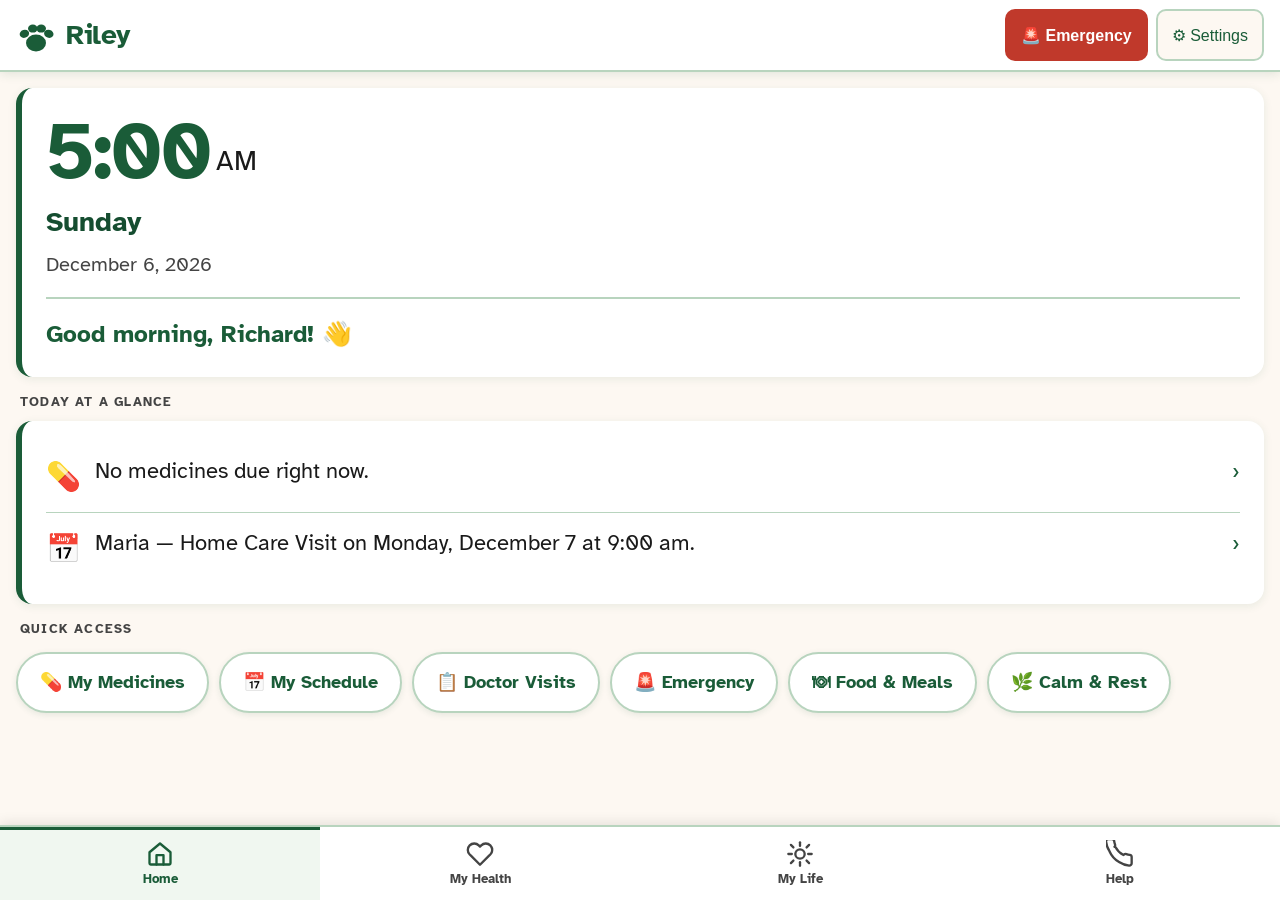
==== commit 66c55bbd: "design: paw print logo, SVG nav icons, Quick Access shortcuts on home Logo: - Replace dog photo SVG " ====
--- a/index.html
+++ b/index.html
@@ -17,8 +17,16 @@
 
   <!-- ── TOP BAR ─────────────────────────────────────── -->
   <header role="banner" class="topbar">
-    <a href="#home" class="topbar-title" style="text-decoration:none;display:flex;align-items:center;gap:2px">
-      <img src="images/riley-icon.svg" alt="" aria-hidden="true" style="height:68px;width:68px;flex-shrink:0;display:block">
+    <a href="#home" class="topbar-title" style="text-decoration:none;display:flex;align-items:center;gap:10px">
+      <svg width="40" height="40" viewBox="0 0 100 100" fill="var(--primary)" xmlns="http://www.w3.org/2000/svg" aria-hidden="true">
+        <!-- Main pad -->
+        <ellipse cx="50" cy="70" rx="25" ry="21"/>
+        <!-- Toe pads -->
+        <ellipse cx="21" cy="47" rx="12" ry="10" transform="rotate(-18 21 47)"/>
+        <ellipse cx="42" cy="34" rx="12" ry="10"/>
+        <ellipse cx="63" cy="34" rx="12" ry="10"/>
+        <ellipse cx="82" cy="47" rx="12" ry="10" transform="rotate(18 82 47)"/>
+      </svg>
       <span>Riley</span>
     </a>
     <nav class="topbar-right" aria-label="Quick actions">
@@ -84,6 +92,10 @@
       <!-- Today at a glance -->
       <div class="section-label">Today at a Glance</div>
       <div class="glance-card" id="home-glance" aria-live="polite"></div>
+
+      <!-- Quick shortcuts -->
+      <div class="section-label" style="margin-top:8px">Quick Access</div>
+      <div class="shortcut-row" id="home-shortcuts"></div>
     </section>
 
     <!-- ════ MY HEALTH HUB ═════════════════════════════ -->
@@ -540,19 +552,36 @@
   <!-- ── BOTTOM NAVIGATION ────────────────────────── -->
   <nav class="bottom-nav" aria-label="Main navigation">
     <a href="#home" class="bnav-item" id="bnav-home" aria-label="Home">
-      <span class="bnav-icon">🏠</span>
+      <svg class="bnav-icon" viewBox="0 0 24 24" fill="none" stroke="currentColor" stroke-width="2" stroke-linecap="round" stroke-linejoin="round" aria-hidden="true">
+        <path d="M3 10.5L12 3l9 7.5V20a1 1 0 01-1 1H4a1 1 0 01-1-1v-9.5z"/>
+        <path d="M9 21V13h6v8"/>
+      </svg>
       <span class="bnav-label">Home</span>
     </a>
     <a href="#my-health" class="bnav-item" id="bnav-health" aria-label="My Health">
-      <span class="bnav-icon">💊</span>
+      <svg class="bnav-icon" viewBox="0 0 24 24" fill="none" stroke="currentColor" stroke-width="2" stroke-linecap="round" stroke-linejoin="round" aria-hidden="true">
+        <path d="M20.84 4.61a5.5 5.5 0 00-7.78 0L12 5.67l-1.06-1.06a5.5 5.5 0 00-7.78 7.78l1.06 1.06L12 21.23l7.78-7.78 1.06-1.06a5.5 5.5 0 000-7.78z"/>
+      </svg>
       <span class="bnav-label">My Health</span>
     </a>
     <a href="#my-life" class="bnav-item" id="bnav-life" aria-label="My Life">
-      <span class="bnav-icon">🌟</span>
+      <svg class="bnav-icon" viewBox="0 0 24 24" fill="none" stroke="currentColor" stroke-width="2" stroke-linecap="round" aria-hidden="true">
+        <circle cx="12" cy="12" r="4"/>
+        <line x1="12" y1="2" x2="12" y2="5"/>
+        <line x1="12" y1="19" x2="12" y2="22"/>
+        <line x1="4.22" y1="4.22" x2="6.34" y2="6.34"/>
+        <line x1="17.66" y1="17.66" x2="19.78" y2="19.78"/>
+        <line x1="2" y1="12" x2="5" y2="12"/>
+        <line x1="19" y1="12" x2="22" y2="12"/>
+        <line x1="4.22" y1="19.78" x2="6.34" y2="17.66"/>
+        <line x1="17.66" y1="6.34" x2="19.78" y2="4.22"/>
+      </svg>
       <span class="bnav-label">My Life</span>
     </a>
     <a href="#help-hub" class="bnav-item" id="bnav-help" aria-label="Help and Support">
-      <span class="bnav-icon">📞</span>
+      <svg class="bnav-icon" viewBox="0 0 24 24" fill="none" stroke="currentColor" stroke-width="2" stroke-linecap="round" stroke-linejoin="round" aria-hidden="true">
+        <path d="M22 16.92v3a2 2 0 01-2.18 2 19.79 19.79 0 01-8.63-3.07A19.5 19.5 0 013.07 9.8 19.79 19.79 0 01.01 1.18a2 2 0 012-2h3a2 2 0 012 1.72c.13.96.36 1.9.7 2.81a2 2 0 01-.45 2.11L8.09 6a16 16 0 006.9 6.9l.39-.39a2 2 0 012.11-.45c.91.34 1.85.57 2.81.7A2 2 0 0122 14.92z"/>
+      </svg>
       <span class="bnav-label">Help</span>
     </a>
   </nav>
--- a/css/main.css
+++ b/css/main.css
@@ -212,8 +212,35 @@
   border-top-color: var(--primary);
   background: #f0f7f0;
 }
-.bnav-icon { font-size: 26px; line-height: 1; }
+.bnav-icon { width: 28px; height: 28px; flex-shrink: 0; }
 .bnav-label { font-size: 13px; font-weight: 700; line-height: 1.2; text-align: center; }
+.bnav-item.active .bnav-icon { stroke: var(--primary); }
+
+/* =====================================================
+   QUICK SHORTCUTS (Home screen)
+   ===================================================== */
+.shortcut-row {
+  display: flex;
+  gap: 10px;
+  padding: 4px 16px 20px;
+  flex-wrap: wrap;
+}
+.shortcut-chip {
+  display: inline-flex;
+  align-items: center;
+  gap: 8px;
+  background: var(--surface);
+  border: 2px solid var(--border);
+  border-radius: 50px;
+  padding: 14px 22px;
+  font-size: 18px;
+  font-weight: 600;
+  color: var(--primary);
+  text-decoration: none;
+  box-shadow: 0 2px 6px rgba(26,92,56,0.10);
+  white-space: nowrap;
+}
+.shortcut-chip:active { background: #f0f7f0; }
 
 /* =====================================================
    SECTIONS
@@ -364,7 +391,15 @@
 }
 .glance-item:last-child { border-bottom: none; }
 .glance-icon { font-size: 28px; flex-shrink: 0; margin-top: 2px; }
-.glance-text { flex: 1; }
+.glance-text { flex: 1; font-size: var(--font-base); line-height: var(--line-height); }
+.glance-urgent {
+  background: #fff8e1;
+  border-radius: 10px;
+  padding: 14px 12px;
+  margin: 4px -12px;
+  border-bottom: none !important;
+  font-weight: 700;
+}
 
 /* =====================================================
    HUB GRID (My Health / My Life / Help)
@@ -489,6 +524,88 @@
 }
 
 /* =====================================================
+   TOAST NOTIFICATION
+   ===================================================== */
+.toast {
+  position: fixed;
+  bottom: calc(72px + 20px); /* above bottom nav */
+  left: 50%;
+  transform: translateX(-50%) translateY(20px);
+  background: var(--primary);
+  color: #fff;
+  font-size: 20px;
+  font-weight: 700;
+  padding: 16px 28px;
+  border-radius: 50px;
+  box-shadow: 0 4px 20px rgba(26,92,56,0.4);
+  white-space: nowrap;
+  opacity: 0;
+  pointer-events: none;
+  transition: opacity 0.25s ease, transform 0.25s ease;
+  z-index: 9999;
+}
+.toast.show {
+  opacity: 1;
+  transform: translateX(-50%) translateY(0);
+}
+
+/* =====================================================
+   MEDICATION CARDS (polished class-based styles)
+   ===================================================== */
+.med-card {
+  display: flex;
+  align-items: center;
+  gap: 16px;
+  padding: 18px;
+  border-radius: 14px;
+  border: 2px solid var(--border);
+  background: var(--surface);
+  margin-bottom: 10px;
+  transition: background 0.2s, border-color 0.2s;
+}
+.med-card.taken  { background: #e8f5e9; border-color: #a5d6a7; }
+.med-card.missed { background: #fff8e1; border-color: #ffe082; }
+
+.med-info { flex: 1; min-width: 0; }
+.med-name { font-size: 22px; font-weight: 700; color: var(--text); }
+.med-generic { font-size: 16px; color: var(--text-muted); margin-top: 2px; }
+.med-dosage  { font-size: 16px; color: var(--text-muted); }
+.med-time    { font-size: 16px; color: var(--text-muted); margin-top: 4px; }
+.med-status  { font-size: 16px; font-weight: 700; margin-top: 6px; }
+.med-status.taken  { color: #1a5c38; }
+.med-status.missed { color: #b45309; }
+
+.dose-btn {
+  flex-shrink: 0;
+  width: 80px;
+  height: 80px;
+  border-radius: 50%;
+  border: 3px solid var(--border);
+  background: #fff;
+  font-size: 32px;
+  cursor: pointer;
+  display: flex;
+  align-items: center;
+  justify-content: center;
+  transition: background 0.2s, border-color 0.2s, transform 0.1s;
+}
+.dose-btn.taken {
+  background: var(--primary);
+  border-color: var(--primary);
+  color: #fff;
+}
+.dose-btn:active { transform: scale(0.92); }
+
+.med-slot-header {
+  font-size: 20px;
+  font-weight: 700;
+  color: var(--primary);
+  margin-bottom: 14px;
+  padding-bottom: 10px;
+  border-bottom: 2px solid var(--border);
+}
+
+/* =====================================================
    RESPONSIVE — single column on all sizes
    ===================================================== */
 @media (max-width: 480px) {
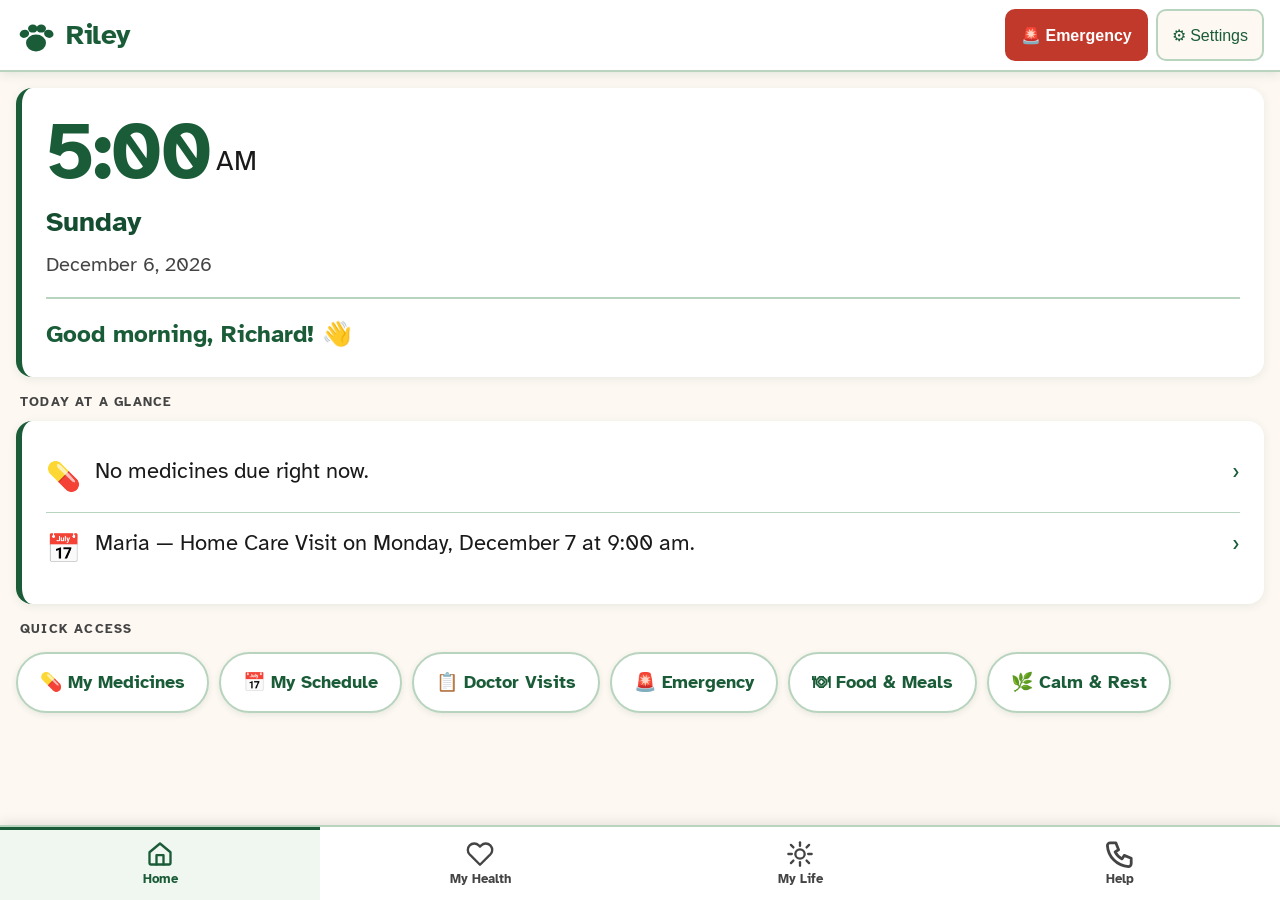
==== commit ea673d66: "fix: phone icon clipping — tighten viewBox to 2 2 20 20" ====
--- a/index.html
+++ b/index.html
@@ -579,8 +579,8 @@
       <span class="bnav-label">My Life</span>
     </a>
     <a href="#help-hub" class="bnav-item" id="bnav-help" aria-label="Help and Support">
-      <svg class="bnav-icon" viewBox="0 0 24 24" fill="none" stroke="currentColor" stroke-width="2" stroke-linecap="round" stroke-linejoin="round" aria-hidden="true">
-        <path d="M22 16.92v3a2 2 0 01-2.18 2 19.79 19.79 0 01-8.63-3.07A19.5 19.5 0 013.07 9.8 19.79 19.79 0 01.01 1.18a2 2 0 012-2h3a2 2 0 012 1.72c.13.96.36 1.9.7 2.81a2 2 0 01-.45 2.11L8.09 6a16 16 0 006.9 6.9l.39-.39a2 2 0 012.11-.45c.91.34 1.85.57 2.81.7A2 2 0 0122 14.92z"/>
+      <svg class="bnav-icon" viewBox="2 2 20 20" fill="none" stroke="currentColor" stroke-width="2" stroke-linecap="round" stroke-linejoin="round" aria-hidden="true">
+        <path d="M5 4h4l2 5-2.5 1.5a11 11 0 005 5L15 13l5 2v4a2 2 0 01-2 2A16 16 0 013 6a2 2 0 012-2z"/>
       </svg>
       <span class="bnav-label">Help</span>
     </a>
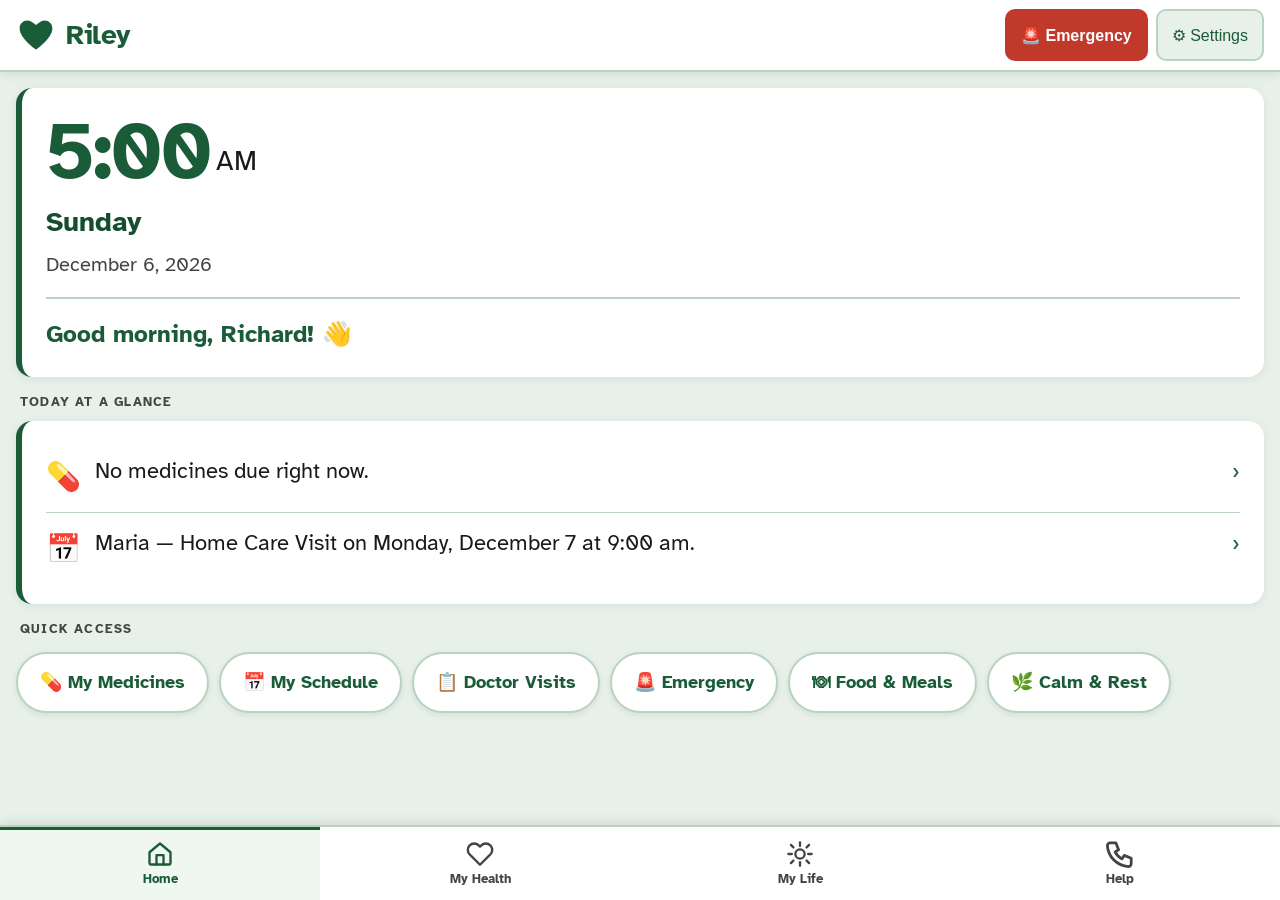
==== commit d9286158: "design: green heart logo — clean, human, health-focused" ====
--- a/index.html
+++ b/index.html
@@ -18,14 +18,8 @@
   <!-- ── TOP BAR ─────────────────────────────────────── -->
   <header role="banner" class="topbar">
     <a href="#home" class="topbar-title" style="text-decoration:none;display:flex;align-items:center;gap:10px">
-      <svg width="40" height="40" viewBox="0 0 100 100" fill="var(--primary)" xmlns="http://www.w3.org/2000/svg" aria-hidden="true">
-        <!-- Main pad -->
-        <ellipse cx="50" cy="70" rx="25" ry="21"/>
-        <!-- Toe pads -->
-        <ellipse cx="21" cy="47" rx="12" ry="10" transform="rotate(-18 21 47)"/>
-        <ellipse cx="42" cy="34" rx="12" ry="10"/>
-        <ellipse cx="63" cy="34" rx="12" ry="10"/>
-        <ellipse cx="82" cy="47" rx="12" ry="10" transform="rotate(18 82 47)"/>
+      <svg width="40" height="40" viewBox="0 0 44 44" xmlns="http://www.w3.org/2000/svg" aria-hidden="true">
+        <path d="M22 38C22 38 4 26 4 14.5C4 9.5 8 6 12.5 6C15.5 6 18.5 8 22 11C25.5 8 28.5 6 31.5 6C36 6 40 9.5 40 14.5C40 26 22 38 22 38Z" fill="#1a5c38"/>
       </svg>
       <span>Riley</span>
     </a>
--- a/css/main.css
+++ b/css/main.css
@@ -6,7 +6,7 @@
 
 :root {
   /* Colours — all text meets 7:1 on --bg and --surface */
-  --bg:        #fdf8f2;   /* warm off-white */
+  --bg:        #e8f0ea;   /* light sage green */
   --surface:   #ffffff;
   --primary:   #1a5c38;   /* dark sage green  — 7.6:1 on #fdf8f2 */
   --secondary: #154d30;   /* deeper green     — 9:1  on #fdf8f2 */
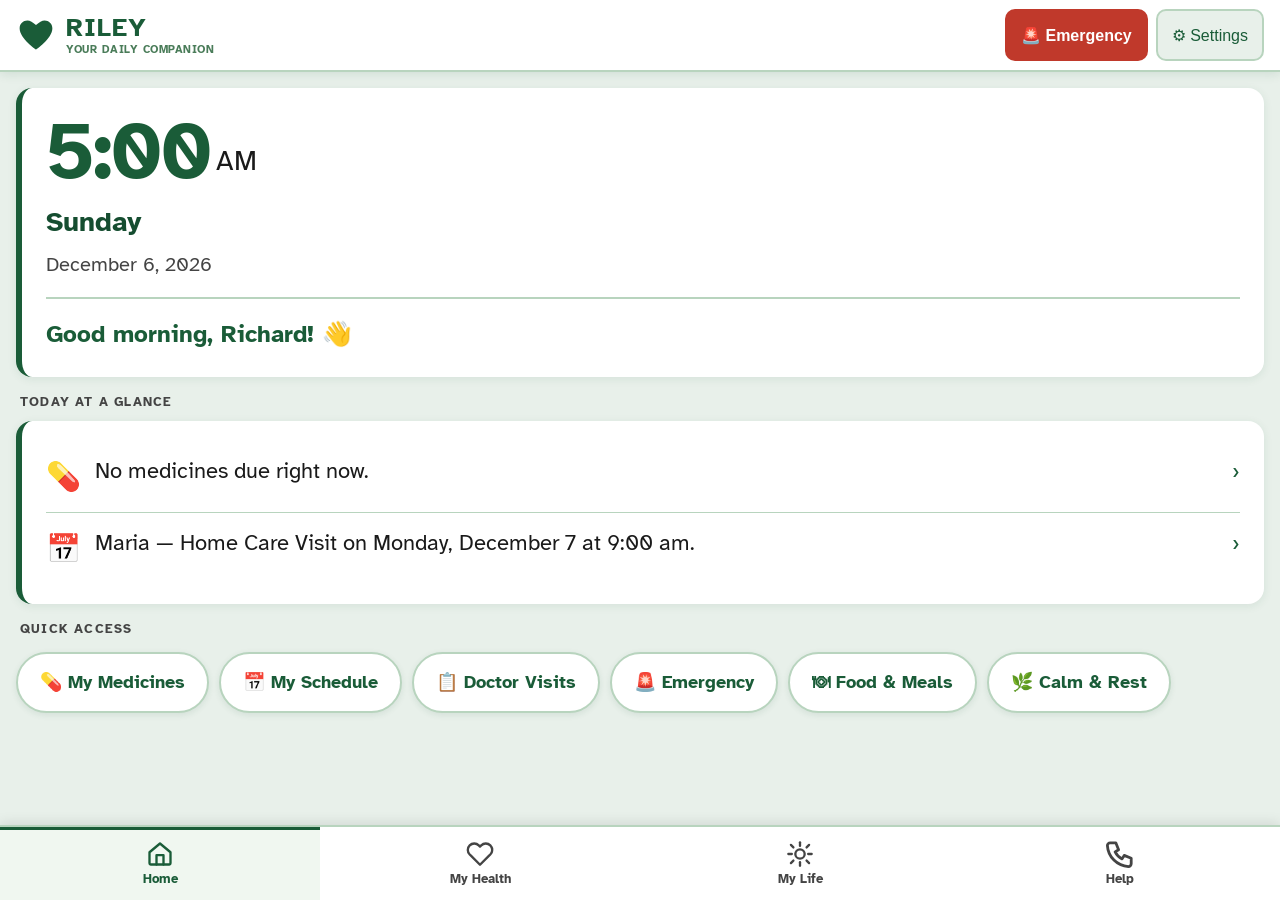
==== commit 2fb7a483: "design: RILEY all caps + 'Your Daily Companion' tagline in topbar" ====
--- a/index.html
+++ b/index.html
@@ -21,7 +21,10 @@
       <svg width="40" height="40" viewBox="0 0 44 44" xmlns="http://www.w3.org/2000/svg" aria-hidden="true">
         <path d="M22 38C22 38 4 26 4 14.5C4 9.5 8 6 12.5 6C15.5 6 18.5 8 22 11C25.5 8 28.5 6 31.5 6C36 6 40 9.5 40 14.5C40 26 22 38 22 38Z" fill="#1a5c38"/>
       </svg>
-      <span>Riley</span>
+      <div style="display:flex;flex-direction:column;gap:1px;line-height:1.1">
+        <span style="font-size:26px;font-weight:800;color:#1a5c38;letter-spacing:1px">RILEY</span>
+        <span style="font-size:11px;font-weight:600;color:#4a7c59;letter-spacing:0.5px;text-transform:uppercase">Your Daily Companion</span>
+      </div>
     </a>
     <nav class="topbar-right" aria-label="Quick actions">
       <button class="btn-ice" id="btn-ice" aria-label="Open Emergency Contacts">🚨 Emergency</button>
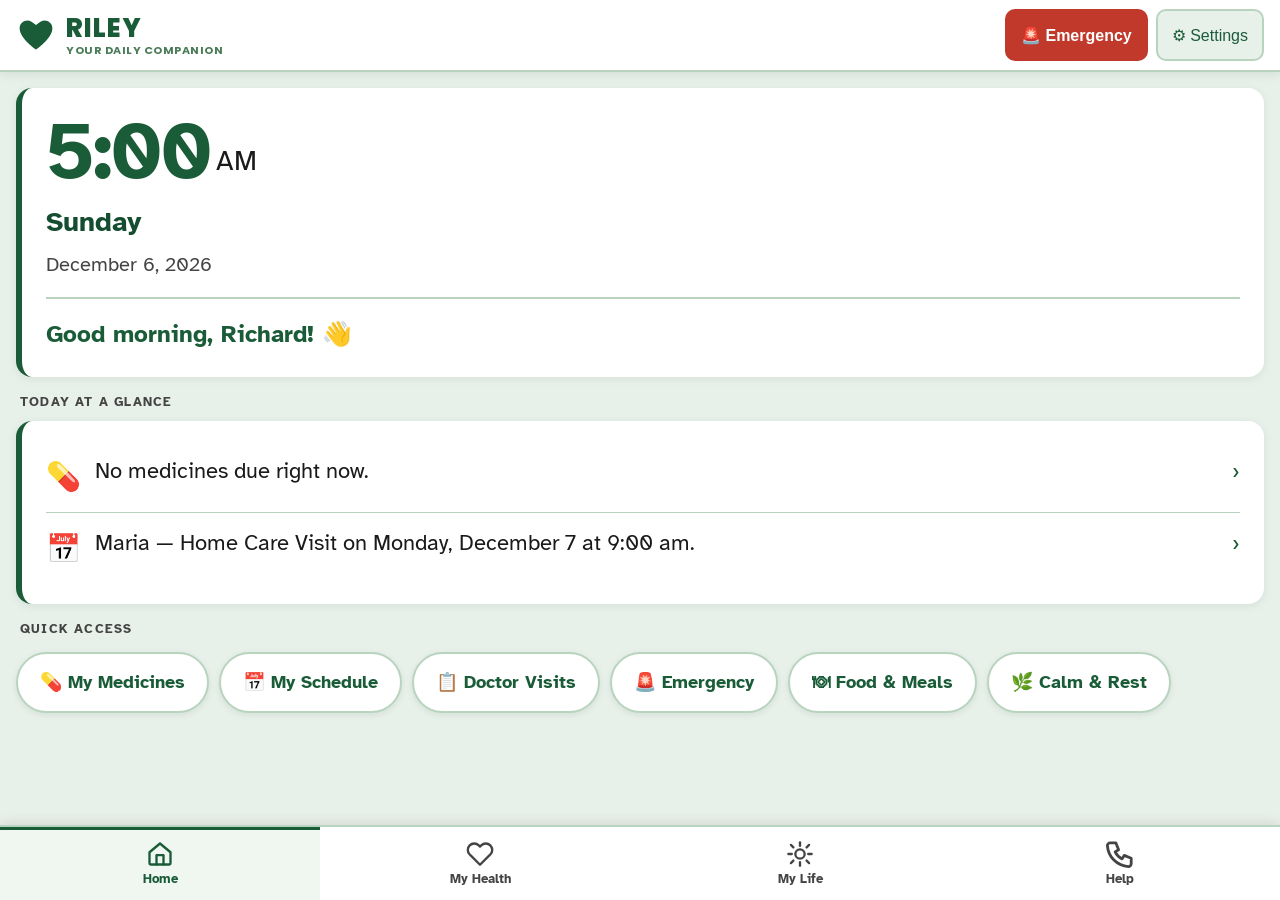
==== commit 4c677ef4: "design: Poppins font for RILEY wordmark and tagline" ====
--- a/index.html
+++ b/index.html
@@ -8,7 +8,7 @@
   <link rel="icon" href="images/riley-icon.svg" type="image/svg+xml">
   <link rel="preconnect" href="https://fonts.googleapis.com">
   <link rel="preconnect" href="https://fonts.gstatic.com" crossorigin>
-  <link href="https://fonts.googleapis.com/css2?family=Atkinson+Hyperlegible:wght@400;700&display=swap" rel="stylesheet">
+  <link href="https://fonts.googleapis.com/css2?family=Atkinson+Hyperlegible:wght@400;700&family=Poppins:wght@700;800&display=swap" rel="stylesheet">
   <link rel="stylesheet" href="css/main.css">
   <link rel="stylesheet" href="css/modules.css">
 </head>
@@ -22,8 +22,8 @@
         <path d="M22 38C22 38 4 26 4 14.5C4 9.5 8 6 12.5 6C15.5 6 18.5 8 22 11C25.5 8 28.5 6 31.5 6C36 6 40 9.5 40 14.5C40 26 22 38 22 38Z" fill="#1a5c38"/>
       </svg>
       <div style="display:flex;flex-direction:column;gap:1px;line-height:1.1">
-        <span style="font-size:26px;font-weight:800;color:#1a5c38;letter-spacing:1px">RILEY</span>
-        <span style="font-size:11px;font-weight:600;color:#4a7c59;letter-spacing:0.5px;text-transform:uppercase">Your Daily Companion</span>
+        <span style="font-family:'Poppins',sans-serif;font-size:26px;font-weight:800;color:#1a5c38;letter-spacing:1px">RILEY</span>
+        <span style="font-family:'Poppins',sans-serif;font-size:11px;font-weight:700;color:#4a7c59;letter-spacing:0.5px;text-transform:uppercase">Your Daily Companion</span>
       </div>
     </a>
     <nav class="topbar-right" aria-label="Quick actions">
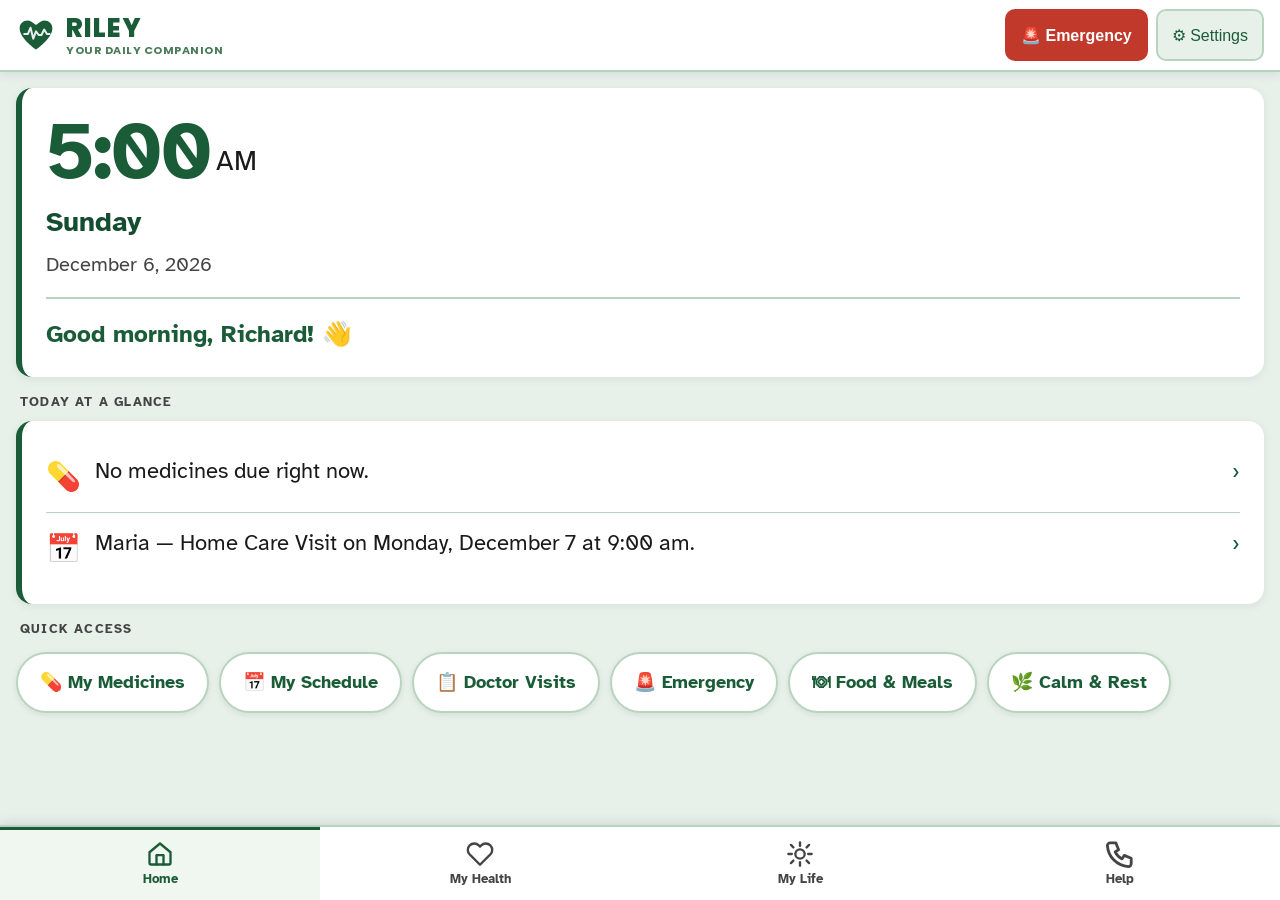
==== commit b1e3e133: "design: heart with pulse line logo — clear health identity at small sizes Replaces plain green heart" ====
--- a/index.html
+++ b/index.html
@@ -20,7 +20,9 @@
     <a href="#home" class="topbar-title" style="text-decoration:none;display:flex;align-items:center;gap:10px">
       <svg width="40" height="40" viewBox="0 0 44 44" xmlns="http://www.w3.org/2000/svg" aria-hidden="true">
         <path d="M22 38C22 38 4 26 4 14.5C4 9.5 8 6 12.5 6C15.5 6 18.5 8 22 11C25.5 8 28.5 6 31.5 6C36 6 40 9.5 40 14.5C40 26 22 38 22 38Z" fill="#1a5c38"/>
+        <polyline points="9,21 13,21 16,14 19,26 22,18 25,22 28,22 31,16 34,21 37,21" stroke="white" stroke-width="2.2" fill="none" stroke-linecap="round" stroke-linejoin="round" opacity="0.9"/>
       </svg>
+
       <div style="display:flex;flex-direction:column;gap:1px;line-height:1.1">
         <span style="font-family:'Poppins',sans-serif;font-size:26px;font-weight:800;color:#1a5c38;letter-spacing:1px">RILEY</span>
         <span style="font-family:'Poppins',sans-serif;font-size:11px;font-weight:700;color:#4a7c59;letter-spacing:0.5px;text-transform:uppercase">Your Daily Companion</span>
